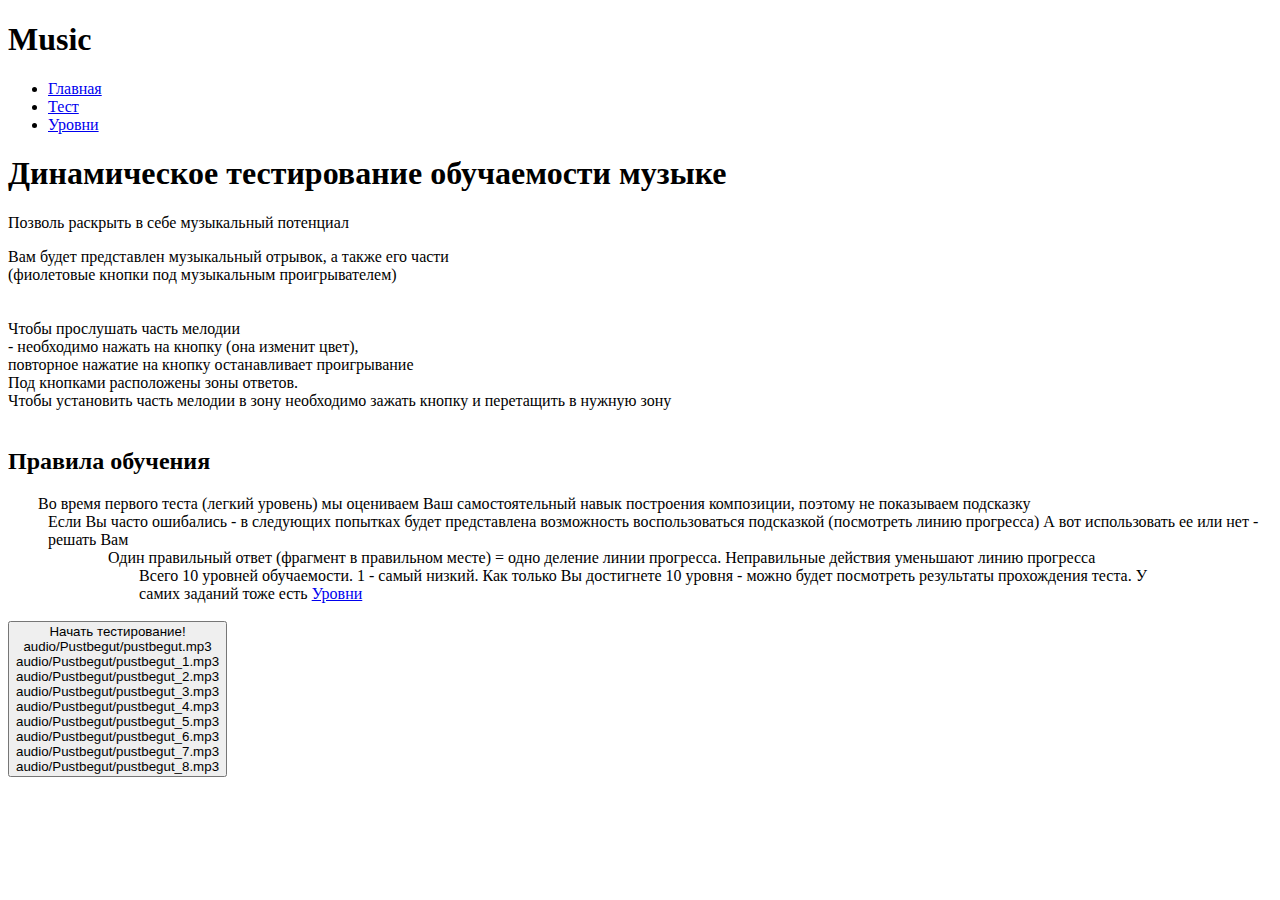
==== index.html @ af48b31d "Add files via upload" ====
<!doctype html>
<html lang="en">
  <head>
    <meta charset="utf-8">
    <meta name="viewport" content="width=device-width, initial-scale=1">
    <title>Music test</title>
    <link href="https://cdn.jsdelivr.net/npm/bootstrap@5.3.0-alpha3/dist/css/bootstrap.min.css" rel="stylesheet" integrity="sha384-KK94CHFLLe+nY2dmCWGMq91rCGa5gtU4mk92HdvYe+M/SXH301p5ILy+dN9+nJOZ" crossorigin="anonymous">
    <link rel="icon" href="favicon.ico" type="image/x-icon">
    <link rel="stylesheet" href="css/style.css">
    <link rel="preconnect" href="https://fonts.googleapis.com">
    <link rel="preconnect" href="https://fonts.gstatic.com" crossorigin>
    <link href="https://fonts.googleapis.com/css2?family=Bellota+Text:ital,wght@0,300;0,400;0,700;1,300;1,400;1,700&family=Yanone+Kaffeesatz:wght@300&display=swap" rel="stylesheet">
    <script src="https://ajax.googleapis.com/ajax/libs/jquery/3.3.1/jquery.min.js"></script>
</head>
  <body>
    <header class="container-fluid">
        <div class="container">
            <div class="row">
                <div class="col-4">
                    <h1>Music</h1>
                </div>
                <nav class="col-8">
                    <ul>
                        <li><a href="index.html">Главная</a></li>
                        <li><a href="test.html">Тест</a></li>
                        <li><a href="levels.html">Уровни</a></li>
                    </ul>
                </nav>
            </div>
        </div>
    </header>
    <div class="index-wrapper">
        
        <div class ="intro">
            <h1 class ="px-4">Динамическое тестирование обучаемости музыке</h1>
            <p>Позволь раскрыть в себе музыкальный потенциал</p>
        </div>

        <main class="index-main">
            <div class ="index-main-training">
                <div class ="row">
                    <div class ="training-text col">Вам будет представлен музыкальный отрывок, а также его части <br>(фиолетовые кнопки под музыкальным проигрывателем)</div>
                    <div class ="training-img col">
                        <img src="/img/training_1.png" alt="">
                    </div>
                </div>
                <div class ="row">
                    <div class ="training-img col">
                        <img class ="gif" src="/img/training_21.gif" alt="">   
                    </div>
                    <div class ="training-text  col">Чтобы прослушать часть мелодии <br>- необходимо нажать на кнопку (она изменит цвет), <br>повторное нажатие на кнопку останавливает проигрывание</div>
                </div>
                <div class ="row">
                    <div class ="training-text col">Под кнопками расположены зоны ответов.<br> Чтобы установить часть мелодии в зону необходимо зажать кнопку и перетащить в нужную зону</div>
                    <div class ="training-img col">
                        <img src="/img/training_31.gif" alt="">
                    </div>
                </div>          
            </div>

            <div class="index-main-rules">
                <div class="trapeze"></div>
                <div class="trapeze"></div>
                <div class="rules-info">
                    <h2 class ="rules-title text-center">Правила обучения</h2>

                    <div class ="rules-text row" style="padding-left: 30px;">
                        Во время первого теста (легкий уровень) мы оцениваем Ваш самостоятельный 
                        навык построения композиции, поэтому не показываем подсказку
                    </div>
                    <div class ="rules-text row" style="padding-left: 40px;">
                        Если Вы часто ошибались - в следующих попытках будет представлена возможность воспользоваться 
                        подсказкой (посмотреть линию прогресса) А вот использовать ее или нет - решать Вам
                    </div>
                    <div class ="rules-text row" style="padding-left: 100px; padding-right: 50px;">
                        Один правильный ответ (фрагмент в правильном месте) = одно деление линии прогресса. 
                        Неправильные действия уменьшают линию прогресса
                    </div>
                    <div class ="rules-text row" style="padding-left: 131px; padding-right: 108px;">
                        Всего 10 уровней обучаемости. 1 - самый низкий. Как только Вы достигнете 10 уровня 
                        - можно будет посмотреть результаты прохождения теста. У самих заданий тоже есть <a class="rules-link" href="levels.html">Уровни</a>
                    </div>
                </div>
            </div>

            <div class ="rules-info-gif row">
                <img class ="rules-gif" src="/img/rules.gif" alt="">
            </div>

            <button class ="level__button" id ="start" onclick="document.location='test.html'">
                Начать тестирование!
                <div class = "title hidden">audio/Pustbegut/pustbegut.mp3</div>
                <div class = "hidden">audio/Pustbegut/pustbegut_1.mp3</div>
                <div class = "hidden">audio/Pustbegut/pustbegut_2.mp3</div>
                <div class = "hidden">audio/Pustbegut/pustbegut_3.mp3</div>
                <div class = "hidden">audio/Pustbegut/pustbegut_4.mp3</div>
                <div class = "hidden">audio/Pustbegut/pustbegut_5.mp3</div>
                <div class = "hidden">audio/Pustbegut/pustbegut_6.mp3</div>
                <div class = "hidden">audio/Pustbegut/pustbegut_7.mp3</div>
                <div class = "hidden">audio/Pustbegut/pustbegut_8.mp3</div>
            </button>    
        </main>
     </div>
     <script src="js/play.js"></script>
     <script src="js/savemusiclist.js"></script>
     <script type = "module" src="js/drop.js"></script>
</body>
</html>
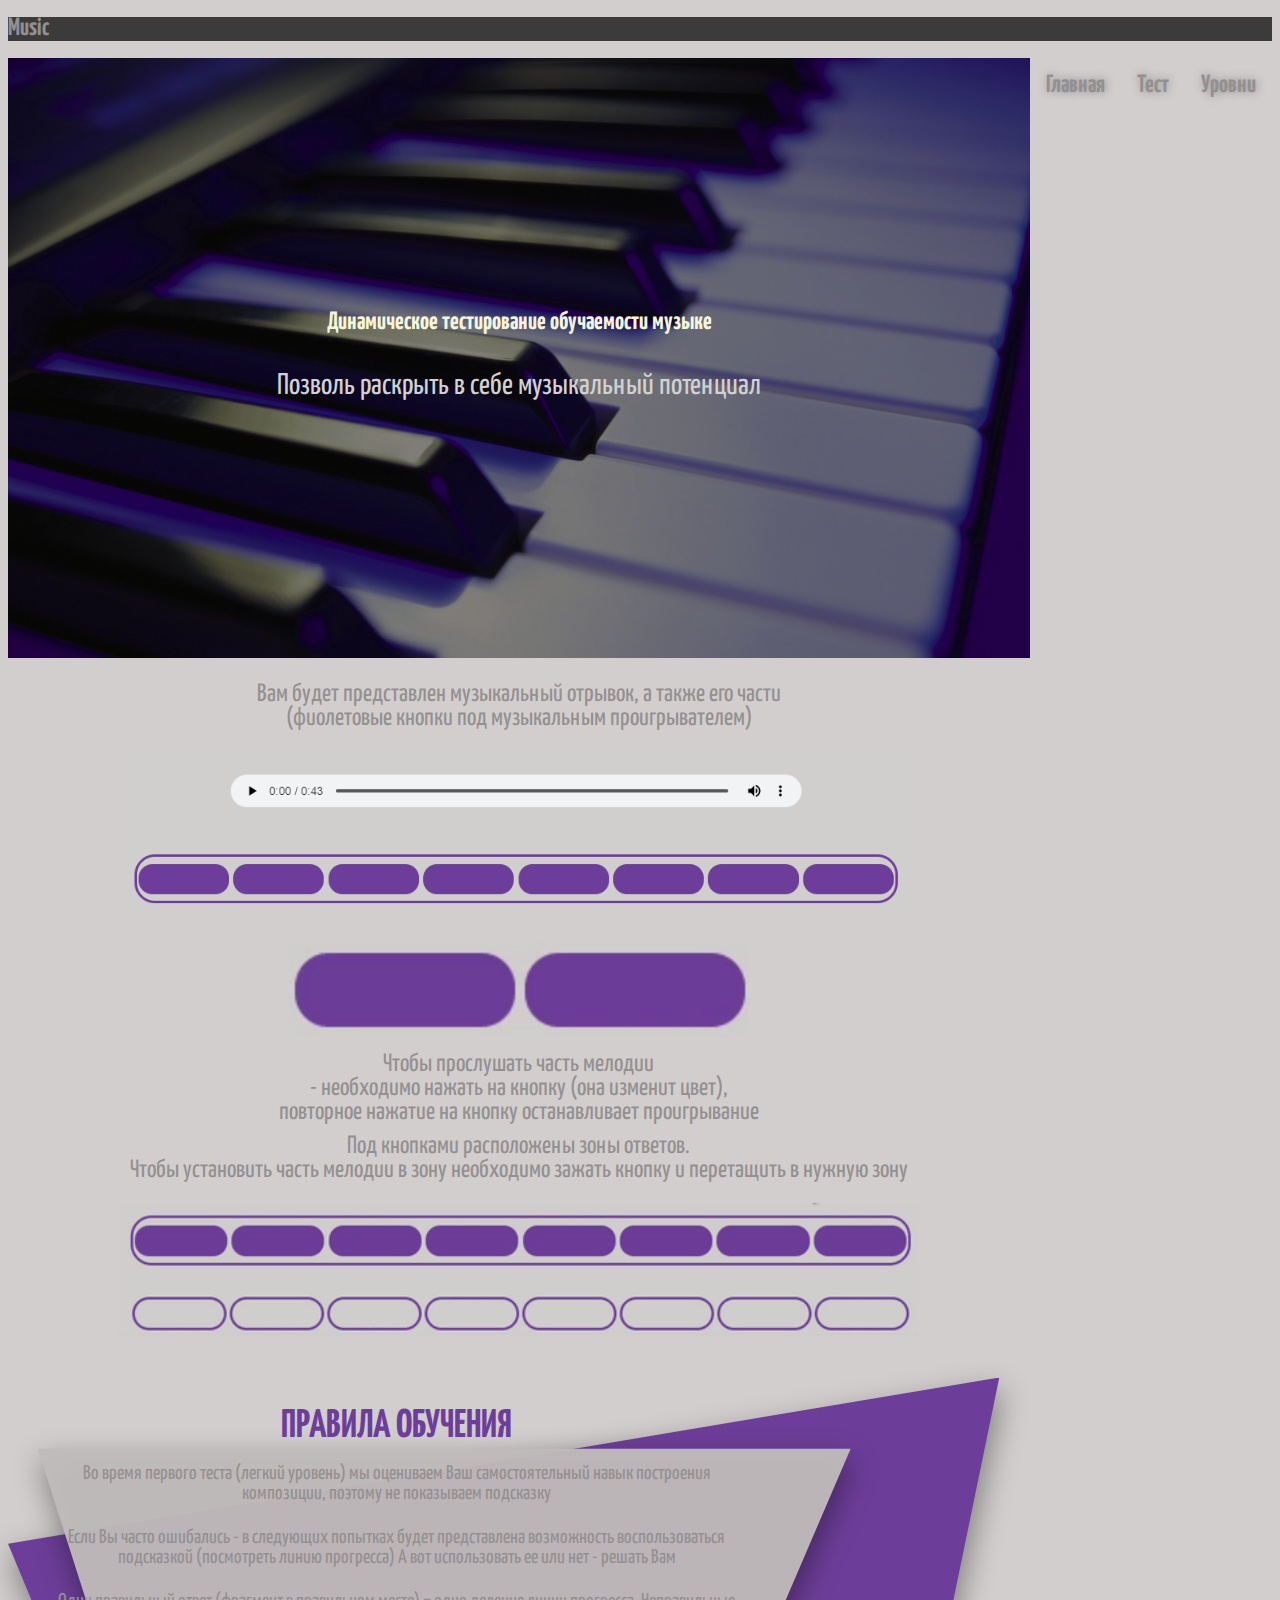
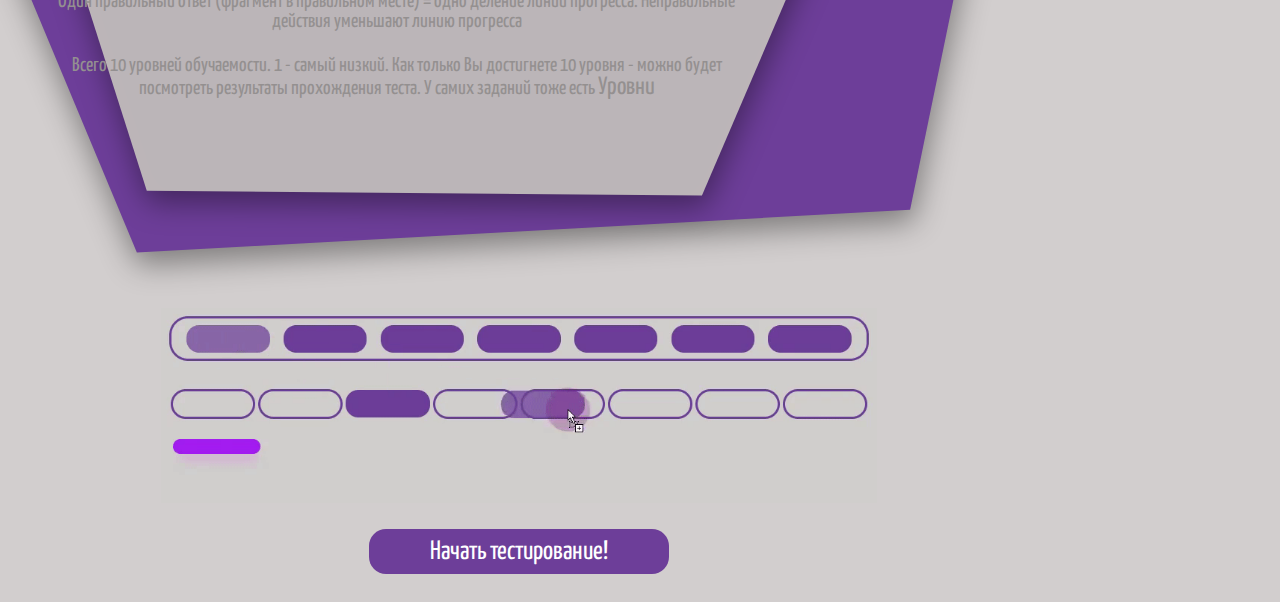
==== commit 1b1f4d61: "adaprive for phone" ====
--- a/index.html
+++ b/index.html
@@ -41,19 +41,19 @@
                 <div class ="row">
                     <div class ="training-text col">Вам будет представлен музыкальный отрывок, а также его части <br>(фиолетовые кнопки под музыкальным проигрывателем)</div>
                     <div class ="training-img col">
-                        <img src="/img/training_1.png" alt="">
+                        <img src="./img/training_1.png" alt="">
                     </div>
                 </div>
                 <div class ="row">
                     <div class ="training-img col">
-                        <img class ="gif" src="/img/training_21.gif" alt="">   
+                        <img class ="gif" src="./img/training_21.gif" alt="">   
                     </div>
                     <div class ="training-text  col">Чтобы прослушать часть мелодии <br>- необходимо нажать на кнопку (она изменит цвет), <br>повторное нажатие на кнопку останавливает проигрывание</div>
                 </div>
                 <div class ="row">
                     <div class ="training-text col">Под кнопками расположены зоны ответов.<br> Чтобы установить часть мелодии в зону необходимо зажать кнопку и перетащить в нужную зону</div>
                     <div class ="training-img col">
-                        <img src="/img/training_31.gif" alt="">
+                        <img src="./img/training_31.gif" alt="">
                     </div>
                 </div>          
             </div>
@@ -64,19 +64,19 @@
                 <div class="rules-info">
                     <h2 class ="rules-title text-center">Правила обучения</h2>
 
-                    <div class ="rules-text row" style="padding-left: 30px;">
+                    <div class ="rules-text row">
                         Во время первого теста (легкий уровень) мы оцениваем Ваш самостоятельный 
                         навык построения композиции, поэтому не показываем подсказку
                     </div>
-                    <div class ="rules-text row" style="padding-left: 40px;">
+                    <div class ="rules-text row">
                         Если Вы часто ошибались - в следующих попытках будет представлена возможность воспользоваться 
                         подсказкой (посмотреть линию прогресса) А вот использовать ее или нет - решать Вам
                     </div>
-                    <div class ="rules-text row" style="padding-left: 100px; padding-right: 50px;">
+                    <div class ="rules-text row">
                         Один правильный ответ (фрагмент в правильном месте) = одно деление линии прогресса. 
                         Неправильные действия уменьшают линию прогресса
                     </div>
-                    <div class ="rules-text row" style="padding-left: 131px; padding-right: 108px;">
+                    <div class ="rules-text row">
                         Всего 10 уровней обучаемости. 1 - самый низкий. Как только Вы достигнете 10 уровня 
                         - можно будет посмотреть результаты прохождения теста. У самих заданий тоже есть <a class="rules-link" href="levels.html">Уровни</a>
                     </div>
@@ -84,20 +84,20 @@
             </div>
 
             <div class ="rules-info-gif row">
-                <img class ="rules-gif" src="/img/rules.gif" alt="">
+                <img class ="rules-gif" src="./img/rules.gif" alt="">
             </div>
 
             <button class ="level__button" id ="start" onclick="document.location='test.html'">
                 Начать тестирование!
-                <div class = "title hidden">audio/Pustbegut/pustbegut.mp3</div>
-                <div class = "hidden">audio/Pustbegut/pustbegut_1.mp3</div>
-                <div class = "hidden">audio/Pustbegut/pustbegut_2.mp3</div>
-                <div class = "hidden">audio/Pustbegut/pustbegut_3.mp3</div>
-                <div class = "hidden">audio/Pustbegut/pustbegut_4.mp3</div>
-                <div class = "hidden">audio/Pustbegut/pustbegut_5.mp3</div>
-                <div class = "hidden">audio/Pustbegut/pustbegut_6.mp3</div>
-                <div class = "hidden">audio/Pustbegut/pustbegut_7.mp3</div>
-                <div class = "hidden">audio/Pustbegut/pustbegut_8.mp3</div>
+                <div class = "title hidden">./audio/Pustbegut/pustbegut.mp3</div>
+                <div class = "hidden">./audio/Pustbegut/pustbegut_1.mp3</div>
+                <div class = "hidden">./audio/Pustbegut/pustbegut_2.mp3</div>
+                <div class = "hidden">./audio/Pustbegut/pustbegut_3.mp3</div>
+                <div class = "hidden">./audio/Pustbegut/pustbegut_4.mp3</div>
+                <div class = "hidden">./audio/Pustbegut/pustbegut_5.mp3</div>
+                <div class = "hidden">./audio/Pustbegut/pustbegut_6.mp3</div>
+                <div class = "hidden">./audio/Pustbegut/pustbegut_7.mp3</div>
+                <div class = "hidden">./audio/Pustbegut/pustbegut_8.mp3</div>
             </button>    
         </main>
      </div>
--- a/css/style.css
+++ b/css/style.css
@@ -0,0 +1,727 @@
+* {
+    font-family: 'Bellota Text', cursive;
+    font-family: 'Yanone Kaffeesatz', sans-serif;
+    font-size: 25px;
+}
+
+html, h1, h2, h3, h4, h5, h6 {
+    color: #949090;
+}
+
+body {
+    background: #c0bbbbb7;
+}
+
+a {
+    text-decoration: none;
+    color: inherit;
+    font-size: 25px;
+}
+
+/* HEADER */
+
+header {
+    background: #000000b6;
+}
+
+header ul {
+    margin: 0px;
+    padding: 0px;
+    list-style-type: none;
+    float: right;
+}
+
+header ul li {
+    float: left;
+    position: relative;
+    padding: 16px;
+}
+
+header ul li a{
+    font-weight:700;
+    color: #949090;
+    text-shadow: 1px 0 10px #918f92;
+}
+
+header ul li a:hover {
+    transition: 0.3s;
+    color: beige;
+    text-shadow: 1px 0 10px #ffffff;
+}
+
+
+/* Стили TEST*/
+
+.test-wrapper{
+    height: 100%;
+    display: flex;  
+    justify-content: center;
+}
+
+.test-main{
+    display: flex;
+    flex-direction: column;
+    text-align: center;
+    width: 70%;
+}
+
+.quiz-frame{
+   border: 0;
+   box-shadow: 0 0 10px rgba(0,0,0,0.5);
+}
+ 
+.quiz__head{
+   font-size: 20pt;
+   margin: 10px;
+   position: relative;
+}
+ 
+audio{
+    width: 70%;
+    height: 40px;
+    position: inherit;
+    margin: 10px;
+}
+
+.head__content{
+    margin: 10px;
+    padding: 5px;
+    position: relative;   
+    font-size: 30px;
+}
+
+.quiz__body{
+    margin: 10px;
+    display: flex;
+    flex-direction: column;
+}
+
+.buttons{
+    margin: 0px auto;
+    width: 100%;
+}
+
+.buttons__content{
+    border-style: solid;
+    border-color: #6d3e99;
+    border-radius: 25px;
+    width: 100%;
+    height: 60px;
+    display: inline-flex;
+    align-items: center;
+    justify-content: space-evenly;
+    flex-wrap: wrap;
+    margin: 5px auto;
+    padding: 2px;
+    cursor: pointer;
+}
+
+.button{
+   border: 0;
+   border-radius: 17px;
+   background: #6d3e99;
+   color: #fff;
+   width: 12%;
+   height: 37px;
+   font-size: 15pt;
+   display: inline-block;
+   cursor: pointer;
+}
+
+.button--active{
+    opacity: 0.7;
+    transition: 0.5ms;
+}
+
+.answers{
+    margin: 10px auto;
+    width: 100%;
+    height: 45px;
+    display: flex;
+    flex-direction:column;
+    justify-content: center;
+    align-items: center;
+    flex-wrap: wrap;
+}
+
+.answer{
+    border-style: solid;
+    border-color: #6d3e99;
+    border-radius: 26px;
+    width: 12%;
+    height: 40px;
+    display: inline-block;
+    cursor: pointer;
+}
+
+.full{
+    display: contents;
+}
+
+.quiz__footer{
+    position: inherit;
+    bottom: 0;
+    display: block;
+    width: 100%;
+    flex-flow: column nowrap;
+    justify-content: center;
+    align-items: center;
+ }
+  
+.footer__content{
+    margin: 5px;
+    padding: 10px;
+}
+
+#show{
+    border: 0;
+    border-radius: 17px;
+    background: #6d3e99;
+    color: #fff;
+    width: 110px;
+    height: 45px;
+    font-size: 15pt;
+    cursor: pointer;
+    margin: 10px;
+    text-align: center;
+    display: none;
+}
+
+#progressbar{
+    width: 0;
+    max-width: 100%;
+    height: 20px;
+    background: #a41df2;
+    box-shadow: 2px 14px 15px -7px rgba(243, 30, 250, 0.36);
+    border-radius: 50px;
+    transition: all 0.5s;
+    display: none;
+}
+
+#results{
+    font-size: 20pt;
+    margin: 10px;
+    position: relative;
+}
+
+.test-main__button{
+    border: 0;
+    border-radius: 17px;
+    background: #6d3e99;
+    color: #fff;
+    width: 200px;
+    height: 45px;
+    font-size: 15pt;
+    cursor: pointer;
+    margin: 10px;
+    text-align: center;
+    display: none;
+}
+
+.row{
+    width: 100%;
+    justify-content: center;
+    align-items: center;
+}
+
+/* Стили INDEX*/
+
+.intro{
+    display: flex;
+    justify-content: center;
+    align-items: center;
+    flex-direction: column; 
+    width: 100%;
+    height: 600px;
+    background: linear-gradient(to bottom, rgba(0, 0, 0, 0.5) 0%, rgba(0, 0, 0, 0.5) 100%), url("../img/piano.jpg");
+    background-size: cover;
+    background-position: center;
+    background-repeat: no-repeat;
+}
+
+.intro h1{
+    color: beige;
+}
+
+.intro p{
+    font-size: 30px;
+    color: #d1d1d1;
+    margin: 20px 0;
+}
+
+.index-wrapper{
+    height: 100%;
+    display: flex;  
+    justify-content: center;
+    flex-direction: column; 
+}
+
+.index-main{
+    display: flex;
+    flex-direction: column;
+    text-align: center;
+    justify-content: space-between;
+    align-items: center;
+}
+
+.index-main__button{
+    border: 0;
+    border-radius: 17px;
+    background: #6d3e99;
+    color: #fff;
+    width: 200px;
+    height: 45px;
+    font-size: 25px;
+    cursor: pointer;
+    margin: 20px;
+    text-align: center;
+    display: block;
+}
+
+.index-main-training{
+    display: flex;
+    flex-direction: column;
+    justify-content: space-around;
+    align-items: center;
+    width: 90%;
+    height: 670px;
+    margin: 15px;
+}
+
+.training-text{
+    font-size: 100%;
+    padding-top: 10px;
+}
+
+.training-img{
+    padding-top: 10px;
+}
+
+img{
+    width: 87%;
+    padding-top: 10px;
+}
+
+.gif{
+    width: 50%;
+}
+
+.rules-gif{
+    width: 70%;
+}
+
+/* Обертка для правил*/
+
+.index-main-rules{
+    display: flex;
+    flex-direction: column;
+    width: 100%;
+    height: 500px;
+    position: relative;
+    margin: 20px;
+}
+
+.trapeze{
+    width: 97%;
+    height: 95%;
+}
+
+.index-main-rules .trapeze, 
+.index-main-rules .trapeze:after {
+    position: absolute;
+    top: 0;
+    right: 0;
+    bottom: 0;
+    left: 0;
+}
+
+.index-main-rules .trapeze, 
+.index-main-rules .trapeze:nth-child(2) {
+    filter: drop-shadow(2px 12px 15px rgba(0, 0, 0, 0.4));
+}
+
+.index-main-rules .trapeze:after{
+    background: #6d3e99;
+    clip-path: polygon(100% 0, 91% 91%, 13% 100%, 0 35%);
+    content: "";
+    transition: all .3s;
+}
+
+.index-main-rules .trapeze:nth-child(2):after {
+    clip-path: polygon(3% 15%, 85% 15%, 70% 88%, 14% 87%);
+    background: #c0bbbbf6;
+}
+
+.index-main-rules:hover .trapeze:nth-child(1):after {
+    transform: rotate(3deg);
+}
+
+.index-main-rules .rules-info {
+    position: relative;
+    display: flex;
+    flex-direction: column;
+    justify-content: flex-start;
+    text-align: center;
+    height: 100%;
+    z-index: 1;
+    margin: 23px 295px 0 50px;
+}
+
+.index-main-rules .rules-info h2 {  
+    text-transform: uppercase;
+    color: #6d3e99;
+    font-weight: bold;
+    font-size: 40px; 
+    margin: 6px;
+}
+
+.index-main-rules .rules-info .rules-text { 
+    font-size: 20px; 
+    margin: 12px 0;
+}
+
+.rules-link{
+    animation: neon-1 .5s ease-in-out infinite alternate;
+    display: contents;
+}
+
+/* Стили для LEVELS*/
+
+.index-main__levels{
+    display: flex;
+    flex-direction: column;
+    justify-content: space-around;
+    align-items: center;
+    width: 90%;
+    margin: 15px;
+}
+
+.level__button{
+    border: 0;
+    border-radius: 17px;
+    background: #6d3e99;
+    color: #fff;
+    width: 50%;
+    height: 30px;
+    cursor: pointer;
+}
+
+/* Всплывающее окно с результатами */
+
+.modal{
+    display: inline-block;
+    flex-direction: column;
+    justify-content: flex-start;
+    gap: 0.4rem;
+    width: 65%;
+    padding: 1.3rem;
+    max-height: 100%;
+    min-height: 250px;
+    position: absolute;
+    right: 0;
+    left: 0;
+    top: 0;
+    bottom: 0;
+    margin: auto;
+    background-color: #edede2;
+    border: 1px solid #ddd;
+    border-radius: 15px;
+}
+
+.modal .flex{
+    display: flex;
+    align-items: center;
+    justify-content: flex-end;
+}
+
+.modal p{
+    font-size: 0.9rem;
+    color: #777;
+    margin: 0.4rem 0 0.2rem;
+}
+
+.btn-close{
+    background: #807c7cf1;
+    border-radius: 50%;
+    font-size: 25px;
+}
+
+.overlay{
+    position: fixed;
+    top: 0;
+    bottom: 0;
+    left: 0;
+    right: 0;
+    width: 100%;
+    height: 100%;
+    background: rgba(0, 0, 0, 0.5);
+    backdrop-filter: blur(3px);
+    z-index: 1;
+}
+
+.modal{
+    z-index: 2;
+}
+
+.hidden{
+    display: none;
+}
+
+#start{
+    border: 0;
+    border-radius: 17px;
+    background: #6d3e99;
+    color: #fff;
+    width: 300px;
+    height: 45px;
+    font-size: 20pt;
+    cursor: pointer;
+    margin: 20px;
+}
+
+
+
+
+
+
+@media (max-width: 1210px) {
+
+    .modal{
+        padding: 15px;
+    }
+    .results__wrapper .row{
+        --bs-gutter-x: 0.5rem;
+    }
+    .results__wrapper .row .col,
+    .btn-close,
+    .index-main-rules .rules-info h3{
+        font-size: 20px;
+    }
+    .index-main-rules .rules-info {
+        margin: 18px 214px 0 24px;
+    }
+    .level__button,
+    .index-main-rules .rules-info .rules-text{  
+        font-size: 17px; 
+    }
+    .rules-info .rules-text:nth-child(2){
+        padding-left: 30px;
+    }
+    .rules-info .rules-text:nth-child(3){
+        padding-left: 40px;
+    }
+    .rules-info .rules-text:nth-child(4){
+        padding-left: 100px;
+        padding-right: 50px;
+    }
+    .rules-info .rules-text:nth-child(5){
+        padding-left: 131px; 
+        padding-right: 108px;
+    }
+
+}
+@media (max-width: 768px) {
+    
+    *{
+        font-size: 15px;
+    }    
+    .container .row{
+        flex-wrap: nowrap
+    }
+    header, header .container, .container .row, .container .row .col{
+        height: 30px;
+    }
+
+    h1{
+        font-size: x-large;
+        margin-top: 13px;
+    }
+    a{
+        font-size: 20px;
+    }
+    .head__content{
+        font-size: 17px;
+    }
+    .test-main{
+        width: 75%;
+    }
+    .modal{
+        padding: 15px;
+    }
+    .results__wrapper .row .col,
+    .btn-close, 
+    .training-text{
+        font-size: 16px;
+    }
+    .index-main-rules .rules-info {
+        margin: 25px 170px 0 10px;
+    }
+    .index-main-rules .rules-info h3,
+    .intro p{  
+        font-size: 16px; 
+    }
+    .index-main-rules .rules-info .rules-text { 
+        font-size: 13px; 
+    }
+    audio{
+        height: 25px;
+    }
+    .buttons, 
+    .answers{
+        width: 80%;
+    }
+    .buttons__content{
+        width: 100%;
+        height: 40px;
+    }
+    .button, 
+    .answer{
+        width: 12%;
+        height: 24px;
+    }
+}
+
+@media (max-width: 425px) {
+    
+    *{
+        font-size: 14px;
+    }    
+    .container .row{
+        flex-wrap: nowrap
+    }
+    header, header .container, .container .row, .container .row .col{
+        height: 30px;
+    }
+    h1{
+        font-size: x-large;
+        margin-top: 13px;
+    }
+    a{
+        font-size: 14px;
+    }
+    .col-8{
+        width: 76%;
+    }
+    .head__content{
+        font-size: 17px;
+    }
+    .test-main{
+        width: 100%;
+    }
+    .modal{
+        padding: 8px;
+        width: 90%;
+    }
+    .results__wrapper .row .col,
+    .btn-close, 
+    .training-text{
+        font-size: 10px;
+    }
+    .index-main-rules{
+        margin-top: 20px;
+    }
+    .index-main-rules .rules-info {
+        margin: 0px 10px 0 10px;
+        justify-content: center;
+    }
+    .index-main-rules .rules-info h3,
+    .intro p{  
+        font-size: 16px; 
+    }
+    .index-main-rules .rules-info .rules-text { 
+        font-size: 13px; 
+    }
+    audio{
+        height: 25px;
+    }
+    .buttons, 
+    .answers{
+        width: 93%;
+    }
+    .buttons__content{
+        width: 100%;
+        height: 40px;
+    }
+    .button, 
+    .answer{
+        width: 12%;
+        height: 23px;
+    }
+    .intro{
+        text-align: center;
+    }
+    .index-main-training .row{
+        flex-direction: column;
+    }
+    .index-main-rules .rules-info .rules-text,
+    .index-main__levels .row .row .col{
+        padding-left: 0px;
+        padding-right: 0px;
+    }
+    .trapeze{
+        display: none;
+    }
+    audio{
+        width: 96%;
+    }
+    .index-main__levels{
+        margin: 25px;
+    }
+    .level__button{
+        width: 85%;
+        font-size: 15px;
+    }
+    .index-main__levels .row{
+        margin: 3px;
+        --bs-gutter-x: -0.5rem;
+    }
+}
+
+
+@keyframes neon-1 {
+    from {
+        text-shadow: 0 0 6px rgba(146, 107, 170, 0.92), 0 0 30px rgba(222, 202, 228, 0.34), 0 0 12px rgba(242, 191, 255, 0.52), 0 0 21px rgba(226, 191, 255, 0.92), 0 0 34px rgba(235, 191, 255, 0.78), 0 0 54px rgba(221, 191, 255, 0.92);
+    }
+    to {
+        text-shadow: 0 0 6px rgba(202, 228, 225, 0.98), 0 0 30px rgba(242, 191, 255, 0.52), 0 0 12px rgba(226, 191, 255, 0.92), 0 0 22px rgba(235, 191, 255, 0.78), 0 0 38px rgba(221, 191, 255, 0.92), 0 0 60px #FFF;
+    }
+}
+
+
+
+
+
+
+audio::-webkit-media-controls,
+video::-webkit-media-controls {
+    width: inherit;
+    height: inherit;
+    position: relative;
+    direction: ltr;
+    display: flex;
+    flex-direction: column;
+    justify-content: flex-end;
+    align-items: center;
+}
+audio::-webkit-media-controls-enclosure, video::-webkit-media-controls-enclosure {
+    width: 100%;
+    max-width: 800px;
+    height: 30px;
+    flex-shrink: 0;
+    bottom: 0;
+    text-indent: 0;
+    padding: 0;
+    box-sizing: border-box;
+}
+body::-webkit-scrollbar {
+    width: 12px;
+  }
+  
+body::-webkit-scrollbar-track {
+    background: rgb(41, 40, 40);        
+}
+  
+body::-webkit-scrollbar-thumb {
+    background-color:#5c5b5b;    
+    border-radius: 20px;       
+}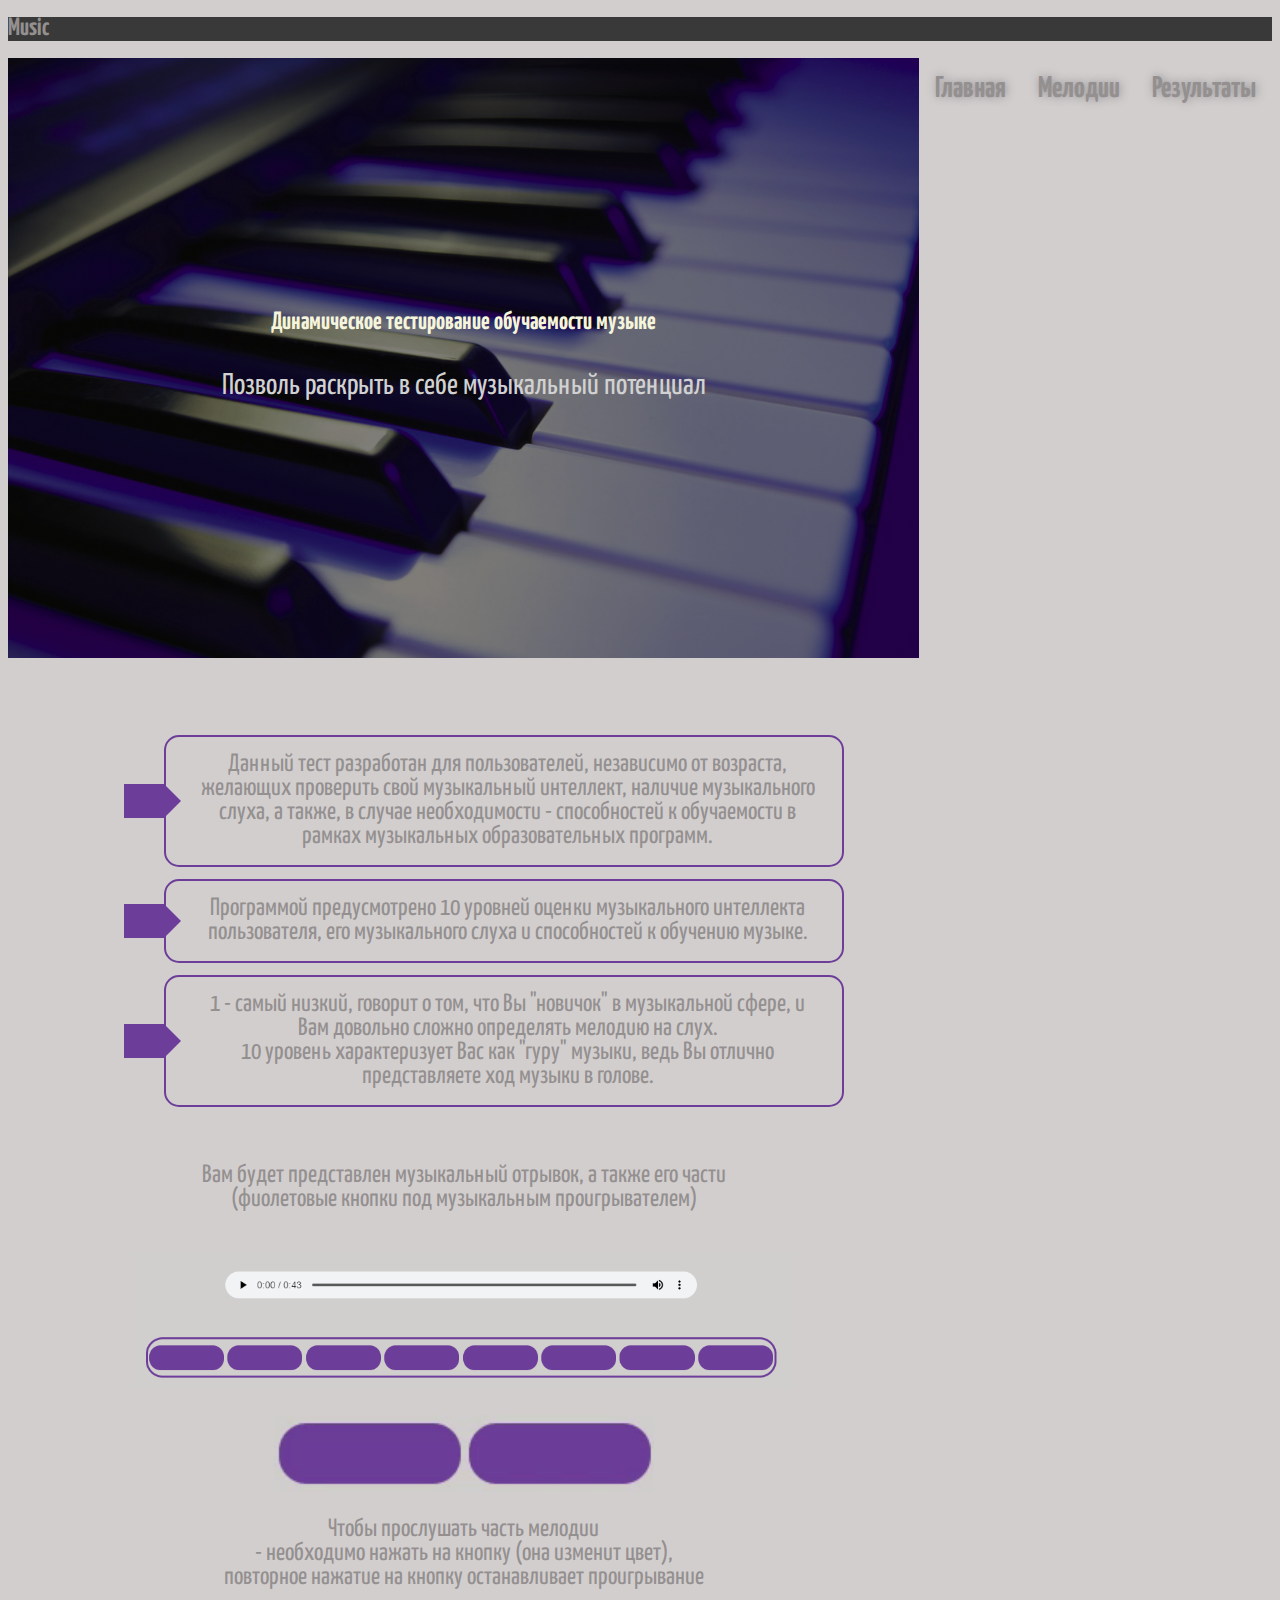
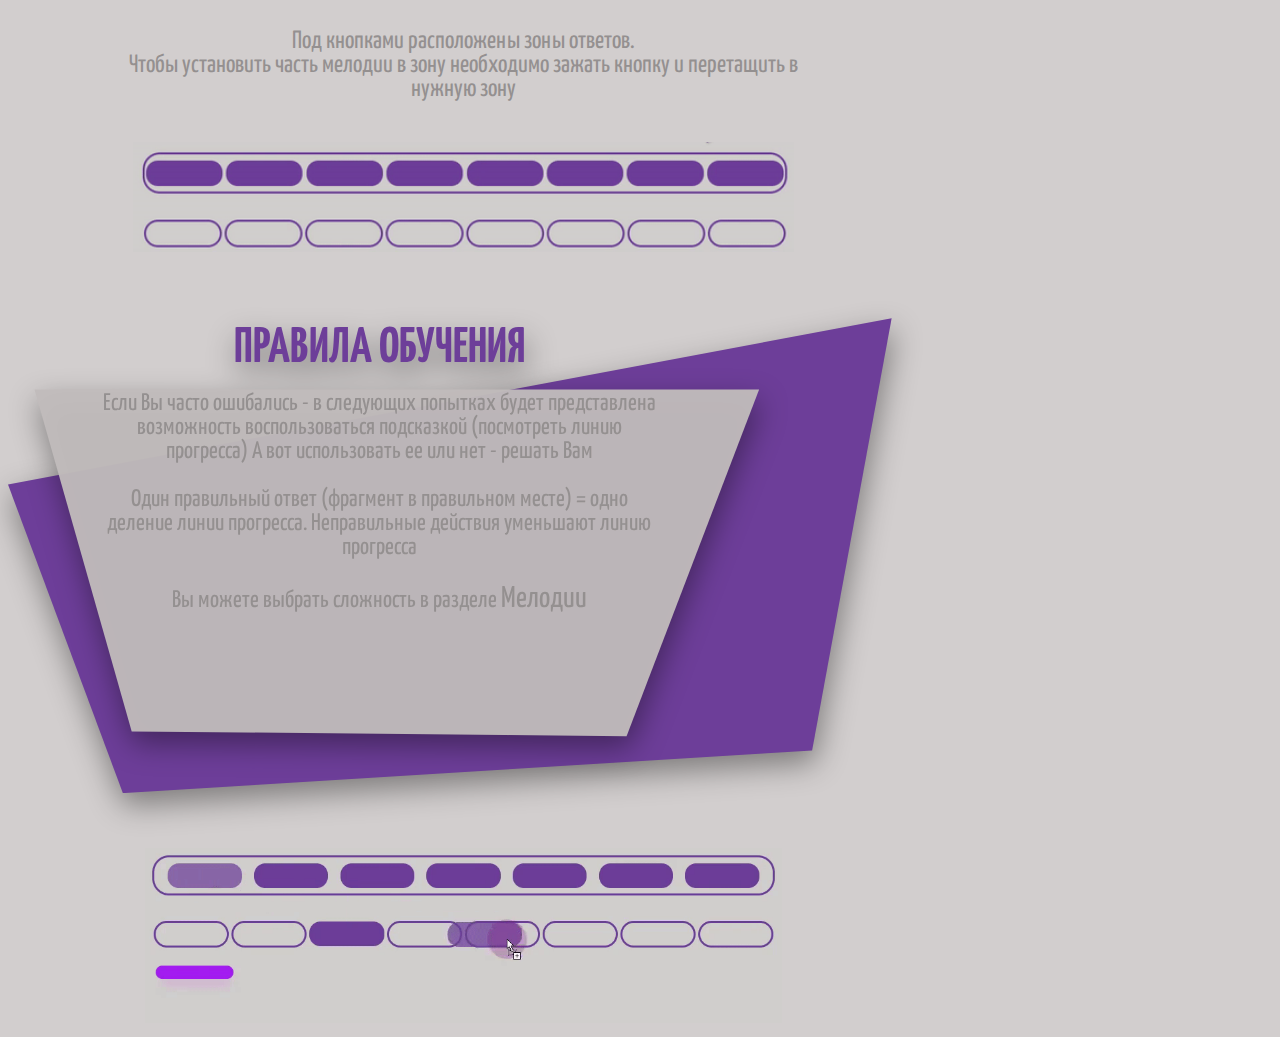
==== commit 541afb27: "Масштабные обновления" ====
--- a/index.html
+++ b/index.html
@@ -22,8 +22,8 @@
                 <nav class="col-8">
                     <ul>
                         <li><a href="index.html">Главная</a></li>
-                        <li><a href="test.html">Тест</a></li>
-                        <li><a href="levels.html">Уровни</a></li>
+                        <li><a href="levels.html">Мелодии</a></li>
+                        <li><a href="resultpage.html">Результаты</a></li>
                     </ul>
                 </nav>
             </div>
@@ -37,7 +37,28 @@
         </div>
 
         <main class="index-main">
+
             <div class ="index-main-training">
+
+                <div class ="row">
+                    <ul class="training-info">
+                        <li>
+                            Данный тест разработан для пользователей, независимо от возраста, желающих проверить
+                             свой музыкальный интеллект, наличие музыкального слуха, а также, в случае необходимости
+                             - способностей к обучаемости в рамках музыкальных образовательных программ. 
+                        </li>
+                        <li>
+                            Программой предусмотрено 10 уровней оценки музыкального интеллекта пользователя,
+                            его музыкального слуха и способностей к обучению музыке. 
+                        </li>
+                        <li>
+                            1 - самый низкий, говорит о том, что Вы "новичок" в музыкальной сфере, и Вам довольно
+                            сложно определять мелодию на слух. <br>10 уровень характеризует Вас как "гуру" музыки, 
+                            ведь Вы отлично представляете ход музыки в голове.
+                        </li>
+                    </ul>
+                </div>
+
                 <div class ="row">
                     <div class ="training-text col">Вам будет представлен музыкальный отрывок, а также его части <br>(фиолетовые кнопки под музыкальным проигрывателем)</div>
                     <div class ="training-img col">
@@ -48,7 +69,7 @@
                     <div class ="training-img col">
                         <img class ="gif" src="./img/training_21.gif" alt="">   
                     </div>
-                    <div class ="training-text  col">Чтобы прослушать часть мелодии <br>- необходимо нажать на кнопку (она изменит цвет), <br>повторное нажатие на кнопку останавливает проигрывание</div>
+                    <div class ="training-text col">Чтобы прослушать часть мелодии <br>- необходимо нажать на кнопку (она изменит цвет), <br>повторное нажатие на кнопку останавливает проигрывание</div>
                 </div>
                 <div class ="row">
                     <div class ="training-text col">Под кнопками расположены зоны ответов.<br> Чтобы установить часть мелодии в зону необходимо зажать кнопку и перетащить в нужную зону</div>
@@ -60,49 +81,33 @@
 
             <div class="index-main-rules">
                 <div class="trapeze"></div>
-                <div class="trapeze"></div>
-                <div class="rules-info">
-                    <h2 class ="rules-title text-center">Правила обучения</h2>
-
-                    <div class ="rules-text row">
-                        Во время первого теста (легкий уровень) мы оцениваем Ваш самостоятельный 
-                        навык построения композиции, поэтому не показываем подсказку
-                    </div>
-                    <div class ="rules-text row">
-                        Если Вы часто ошибались - в следующих попытках будет представлена возможность воспользоваться 
-                        подсказкой (посмотреть линию прогресса) А вот использовать ее или нет - решать Вам
-                    </div>
-                    <div class ="rules-text row">
-                        Один правильный ответ (фрагмент в правильном месте) = одно деление линии прогресса. 
-                        Неправильные действия уменьшают линию прогресса
-                    </div>
-                    <div class ="rules-text row">
-                        Всего 10 уровней обучаемости. 1 - самый низкий. Как только Вы достигнете 10 уровня 
-                        - можно будет посмотреть результаты прохождения теста. У самих заданий тоже есть <a class="rules-link" href="levels.html">Уровни</a>
+                <div class="trapeze">
+                    <div class="rules-info">
+                        <h2 class ="rules-title text-center">Правила обучения</h2>
+    
+                        <div class ="rules-text row">
+                            Если Вы часто ошибались - в следующих попытках будет представлена возможность воспользоваться 
+                            подсказкой (посмотреть линию прогресса) А вот использовать ее или нет - решать Вам
+                        </div>
+                        <div class ="rules-text row">
+                            Один правильный ответ (фрагмент в правильном месте) = одно деление линии прогресса. 
+                            Неправильные действия уменьшают линию прогресса
+                        </div>
+                        <div class ="rules-text row">
+                            Вы можете выбрать сложность в разделе <a class="rules-link" href="levels.html">Мелодии</a>
+                        </div>
                     </div>
                 </div>
+                
             </div>
 
             <div class ="rules-info-gif row">
                 <img class ="rules-gif" src="./img/rules.gif" alt="">
-            </div>
-
-            <button class ="level__button" id ="start" onclick="document.location='test.html'">
-                Начать тестирование!
-                <div class = "title hidden">./audio/Pustbegut/pustbegut.mp3</div>
-                <div class = "hidden">./audio/Pustbegut/pustbegut_1.mp3</div>
-                <div class = "hidden">./audio/Pustbegut/pustbegut_2.mp3</div>
-                <div class = "hidden">./audio/Pustbegut/pustbegut_3.mp3</div>
-                <div class = "hidden">./audio/Pustbegut/pustbegut_4.mp3</div>
-                <div class = "hidden">./audio/Pustbegut/pustbegut_5.mp3</div>
-                <div class = "hidden">./audio/Pustbegut/pustbegut_6.mp3</div>
-                <div class = "hidden">./audio/Pustbegut/pustbegut_7.mp3</div>
-                <div class = "hidden">./audio/Pustbegut/pustbegut_8.mp3</div>
-            </button>    
+            </div>   
         </main>
      </div>
      <script src="js/play.js"></script>
      <script src="js/savemusiclist.js"></script>
-     <script type = "module" src="js/drop.js"></script>
+     <script src="js/drop.js"></script>
 </body>
 </html>--- a/css/style.css
+++ b/css/style.css
@@ -21,7 +21,8 @@
 /* HEADER */
 
 header {
-    background: #000000b6;
+    background: #000000b9;
+    top: 0;
 }
 
 header ul {
@@ -41,6 +42,7 @@
     font-weight:700;
     color: #949090;
     text-shadow: 1px 0 10px #918f92;
+    font-size: 30px;
 }
 
 header ul li a:hover {
@@ -94,6 +96,7 @@
     margin: 10px;
     display: flex;
     flex-direction: column;
+    align-items: center;
 }
 
 .buttons{
@@ -226,6 +229,13 @@
 
 /* Стили INDEX*/
 
+.index-wrapper{
+    height: 100%;
+    display: flex;  
+    justify-content: center;
+    flex-direction: column; 
+}
+
 .intro{
     display: flex;
     justify-content: center;
@@ -240,6 +250,7 @@
 }
 
 .intro h1{
+    text-align: center;
     color: beige;
 }
 
@@ -249,13 +260,6 @@
     margin: 20px 0;
 }
 
-.index-wrapper{
-    height: 100%;
-    display: flex;  
-    justify-content: center;
-    flex-direction: column; 
-}
-
 .index-main{
     display: flex;
     flex-direction: column;
@@ -263,6 +267,7 @@
     justify-content: space-between;
     align-items: center;
 }
+
 
 .index-main__button{
     border: 0;
@@ -283,14 +288,90 @@
     flex-direction: column;
     justify-content: space-around;
     align-items: center;
-    width: 90%;
-    height: 670px;
-    margin: 15px;
+    width: 760px;
+    margin-top: 40px;
+    margin-bottom: 40px;
+}
+
+.index-main-training .row{
+    flex-direction: initial;
+}
+
+.training-info{
+    list-style: none;
+    display: inline-block;
+}
+
+.training-info li{
+    border: 2px solid #6d3e99;
+    border-radius: 15px;
+    padding:16px 20px 16px 28px;
+    margin:12px 0 12px 40px;
+    -webkit-transition-duration: 0.3s;
+    transition-duration: 0.3s;
+    display: flex;
+    flex-direction: row;
+    align-items: center;
+    justify-content: center;
+}
+
+.training-info li:hover {
+    background: #f5f0fb67;
+    border: 2px solid #9c74c2;
+}
+
+.training-info li:before {
+    display: block;
+    height: 34px;
+    width:41px;
+    position: absolute;
+    margin-left: -95.6%;
+    content: "";
+    background: #6d3e99;
+    -webkit-transition-duration: 0.2s;
+    transition-duration: 0.2s;
+}
+
+.training-info li:hover:before {
+    width:56px;
+    background: #9c74c2;
+}
+
+.training-info li:after {
+    display: block;
+    position: absolute;
+    margin-left: -85.8%;
+    content: "";
+    height: 0;
+    width: 0;
+    border: 17px solid transparent;
+    border-left-color: #6d3e99;
+    -webkit-transition-duration: 0.2s;
+    transition-duration: 0.2s;
+    
+}
+
+.training-info li:hover:after {
+    margin-left: -83.8%;
+    border-left-color: #9c74c2;
+}
+
+.index-main-training .row{
+    position: relative;
+    flex-direction: column;
+}
+
+.index-main-training .row:after{ 
+    content: " ";
+    background: #333333;
+    width: 100%;
+    height: 2px;
+    margin: 20px 0 20px;
+    position: initial;
 }
 
 .training-text{
-    font-size: 100%;
-    padding-top: 10px;
+    padding: 20px;
 }
 
 .training-img{
@@ -360,29 +441,30 @@
     position: relative;
     display: flex;
     flex-direction: column;
-    justify-content: flex-start;
+    justify-content: center;
     text-align: center;
-    height: 100%;
+    height: fit-content;
     z-index: 1;
-    margin: 23px 295px 0 50px;
+    margin: 0% 26% 0px 10%;
 }
 
 .index-main-rules .rules-info h2 {  
     text-transform: uppercase;
     color: #6d3e99;
     font-weight: bold;
-    font-size: 40px; 
+    font-size: 50px; 
     margin: 6px;
 }
 
 .index-main-rules .rules-info .rules-text { 
-    font-size: 20px; 
+    font-size: 24px; 
     margin: 12px 0;
 }
 
 .rules-link{
     animation: neon-1 .5s ease-in-out infinite alternate;
     display: contents;
+    font-size: 30px;
 }
 
 /* Стили для LEVELS*/
@@ -394,6 +476,18 @@
     align-items: center;
     width: 90%;
     margin: 15px;
+}
+
+/* #middle-level,
+#hard-level,
+#easy-level-second,
+#easy-level-third{
+    display: none;
+} */
+
+.button-wrap{
+    display: flex;
+    justify-content: flex-end;
 }
 
 .level__button{
@@ -404,8 +498,73 @@
     width: 50%;
     height: 30px;
     cursor: pointer;
-}
-
+    font-size: 70%;
+}
+
+.level__button:disabled {
+	color: #000000;
+	cursor: default;
+}
+.level__button:disabled {
+	filter: grayscale(80%);
+	opacity: 0.6;
+}
+
+
+.checkbox-other {
+	display: flex;
+	margin: 0;
+	line-height: 14px;
+	user-select: none;
+	position: relative;
+}
+.checkbox-other input[type=checkbox] {
+	position: absolute;
+	z-index: -1;
+	opacity: 0;
+	display: flex;
+	width: 0;
+	height: 0;
+}
+.checkbox-other span {
+	display: inline-block;
+	position: relative; 
+	padding: 0; 
+	line-height: 14px;    
+}
+.checkbox-other span:before {
+	content: "";
+	display: inline-block;
+	width: 20px;
+	height: 20px;
+	left: 0;
+	top: 0;
+	border: 1px solid #ab61ce;
+	box-shadow: inset 0 0 3px #8a8a8a;
+}
+/* Checked */
+.checkbox-other input[type=checkbox] + span:after {
+	content: "";	
+	opacity: 0;
+	transition: opacity 0.3s ease;
+}
+.checkbox-other input[type=checkbox]:checked + span:after {
+	content: "✓";
+	color: rgb(130, 37, 189);
+	font-size: 30px;
+	font-weight: 900;
+	position: absolute;
+	left: 0;
+	top: -2px;
+	opacity: 1;
+}
+
+/* Disabled */
+.checkbox-other:disabled {
+	color: #666;
+    filter: grayscale(100%);
+	opacity: 0.6;
+}
 /* Всплывающее окно с результатами */
 
 .modal{
@@ -426,6 +585,7 @@
     background-color: #edede2;
     border: 1px solid #ddd;
     border-radius: 15px;
+    z-index: 2;
 }
 
 .modal .flex{
@@ -438,6 +598,25 @@
     font-size: 0.9rem;
     color: #777;
     margin: 0.4rem 0 0.2rem;
+}
+
+.music-level{
+    font-size: 1rem;
+}
+
+.modal .results__wrapper{
+    display: flex;
+    flex-direction: column;
+    flex-wrap: wrap;
+    justify-content: center;
+    align-items: center;
+}
+.modal .results__wrapper .row .col{
+    font-size: 80%;
+    padding: 5px;
+}
+.modal-text{
+    text-align: center;
 }
 
 .btn-close{
@@ -459,15 +638,12 @@
     z-index: 1;
 }
 
-.modal{
-    z-index: 2;
-}
-
 .hidden{
     display: none;
 }
 
-#start{
+#start,
+.saveres{
     border: 0;
     border-radius: 17px;
     background: #6d3e99;
@@ -479,12 +655,139 @@
     margin: 20px;
 }
 
-
-
-
-
-
-@media (max-width: 1210px) {
+/* Страница результатов */
+
+.results-main{
+    display: flex;
+    flex-direction: row;
+    flex-wrap: wrap;
+    align-content: center;
+    align-items: center;
+}
+
+.results-main-canvas{
+    margin-top: 5px;
+    margin-bottom: 5px;
+
+}
+
+
+.canvas{
+    display: block;
+    box-sizing: border-box;
+    height: 300px;
+    width: 600px;
+}
+
+
+
+/* @media (min-width: 1450px) and (max-width: 2560px) {
+
+    *{
+        font-size: 40px;
+    }      
+    header .container{
+        max-width: 100%;
+        margin-left: 0px;
+        margin-right: 0px;
+    }
+    .col-4 {
+        flex: 0 0 auto;
+        width: 20%;
+    }
+    .col-4 h1{
+        font-size: 100px;
+    }
+    header ul li {
+        padding: 25px;
+    }
+    header ul li a,
+    .intro p,
+    .rules-link,
+    .head__content{
+        font-size: 45px;
+    }
+    .intro{
+        height: 1000px;
+    }
+    #start {
+        border-radius: 50px;
+        width: 600px;
+        height: 100px;
+        font-size: 40px;
+        cursor: pointer;
+        margin: 20px;
+    }
+    .head__content{
+        margin: 40px;
+    }
+    audio {
+        width: 70%;
+        height: 50px;
+        position: inherit;
+        margin: 10px;
+    }   
+    .buttons, 
+    .answers{
+        width: 100%;
+        height: 70px;
+        margin: 20px;
+    }
+    .buttons__content{
+        width: 100%;
+        height: 70px;
+    }
+    .button, 
+    .answer{
+        width: 10%;
+        height: 40px;
+    }
+    .index-main__levels .row{
+        margin: 20px;
+    }
+    .level__button{
+        height: 50px;
+    }
+    
+
+    .modal{
+        padding: 15px;
+    }
+    .results__wrapper .row{
+        --bs-gutter-x: 0.5rem;
+    }
+    .training-text,
+    .results__wrapper .row .col,
+    .btn-close,
+    .index-main-rules .rules-info h3{
+        font-size: 40px;
+    }
+    .index-main-rules .rules-info {
+        margin: -3px 630px 0 160px;
+    }
+    .level__button,
+    .index-main-rules .rules-info .rules-text{  
+        font-size: 40px; 
+    }
+    .rules-info .rules-text:nth-child(2){
+        padding-left: 30px;
+    }
+    .rules-info .rules-text:nth-child(3){
+        padding-left: 40px;
+    }
+    .rules-info .rules-text:nth-child(4){
+        padding-left: 100px;
+        padding-right: 50px;
+    }
+    .rules-info .rules-text:nth-child(5){
+        padding-left: 131px; 
+        padding-right: 108px;
+    }
+
+}
+
+
+@media (max-width: 1024px) {
 
     .modal{
         padding: 15px;
@@ -520,6 +823,7 @@
     }
 
 }
+
 @media (max-width: 768px) {
     
     *{
@@ -529,11 +833,11 @@
         flex-wrap: nowrap
     }
     header, header .container, .container .row, .container .row .col{
-        height: 30px;
+        height: 40px;
     }
 
     h1{
-        font-size: x-large;
+        font-size: 40px;
         margin-top: 13px;
     }
     a{
@@ -557,10 +861,12 @@
         margin: 25px 170px 0 10px;
     }
     .index-main-rules .rules-info h3,
-    .intro p{  
+    .intro p,
+    .index-main-rules a{  
         font-size: 16px; 
     }
     .index-main-rules .rules-info .rules-text { 
+        margin: 15px;
         font-size: 13px; 
     }
     audio{
@@ -649,6 +955,7 @@
     }
     .intro{
         text-align: center;
+        height: 740px;
     }
     .index-main-training .row{
         flex-direction: column;
@@ -675,15 +982,15 @@
         margin: 3px;
         --bs-gutter-x: -0.5rem;
     }
-}
+} */
 
 
 @keyframes neon-1 {
     from {
-        text-shadow: 0 0 6px rgba(146, 107, 170, 0.92), 0 0 30px rgba(222, 202, 228, 0.34), 0 0 12px rgba(242, 191, 255, 0.52), 0 0 21px rgba(226, 191, 255, 0.92), 0 0 34px rgba(235, 191, 255, 0.78), 0 0 54px rgba(221, 191, 255, 0.92);
+        text-shadow: 0 0 6px rgb(112 46 153 / 92%), 0 0 30px rgb(161 89 183 / 64%), 0 0 12px rgb(191 136 205 / 74%), 0 0 21px rgb(134 113 151 / 92%), 0 0 34px rgb(235 191 255 / 89%), 0 0 54px rgb(216 204 229 / 92%);
     }
     to {
-        text-shadow: 0 0 6px rgba(202, 228, 225, 0.98), 0 0 30px rgba(242, 191, 255, 0.52), 0 0 12px rgba(226, 191, 255, 0.92), 0 0 22px rgba(235, 191, 255, 0.78), 0 0 38px rgba(221, 191, 255, 0.92), 0 0 60px #FFF;
+        text-shadow: 0 0 6px rgba(221, 202, 228, 0.98), 0 0 30px rgba(242, 191, 255, 0.52), 0 0 12px rgba(226, 191, 255, 0.92), 0 0 22px rgba(235, 191, 255, 0.78), 0 0 38px rgba(221, 191, 255, 0.92), 0 0 60px #FFF;
     }
 }
 
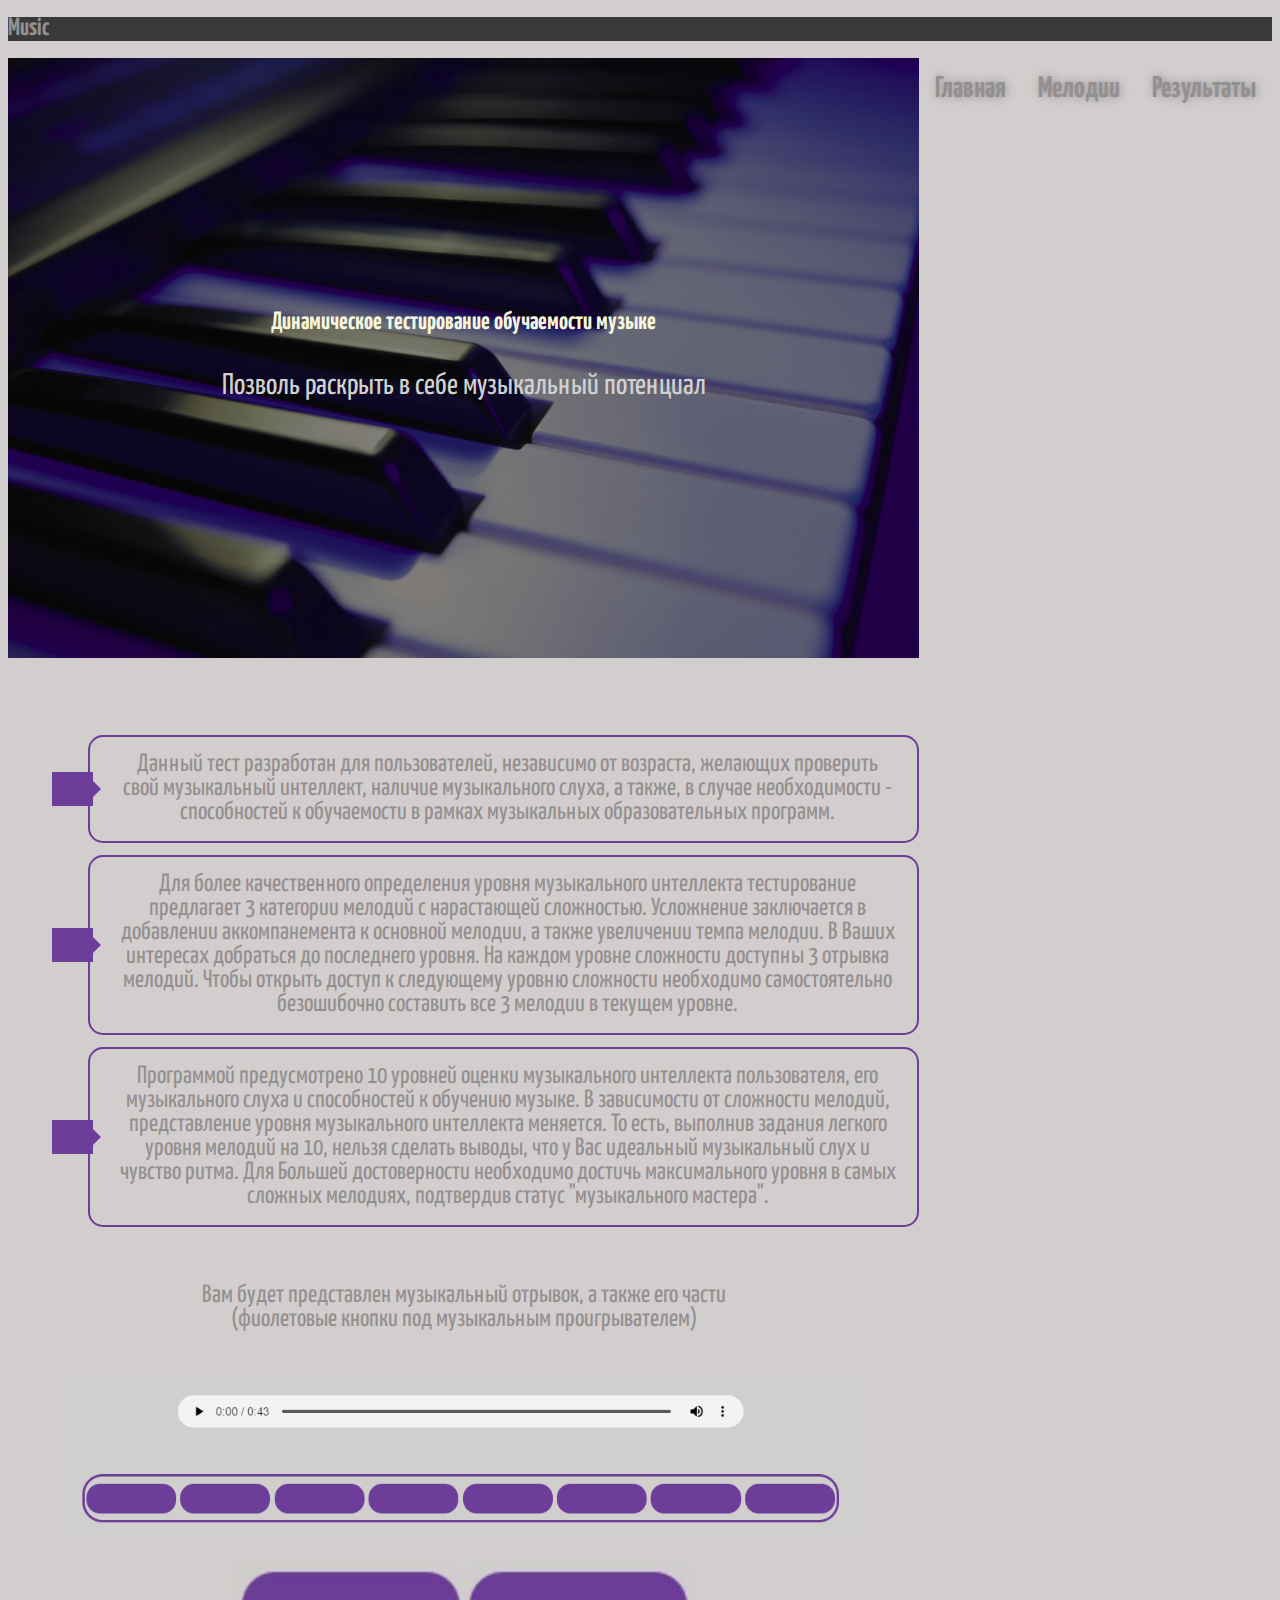
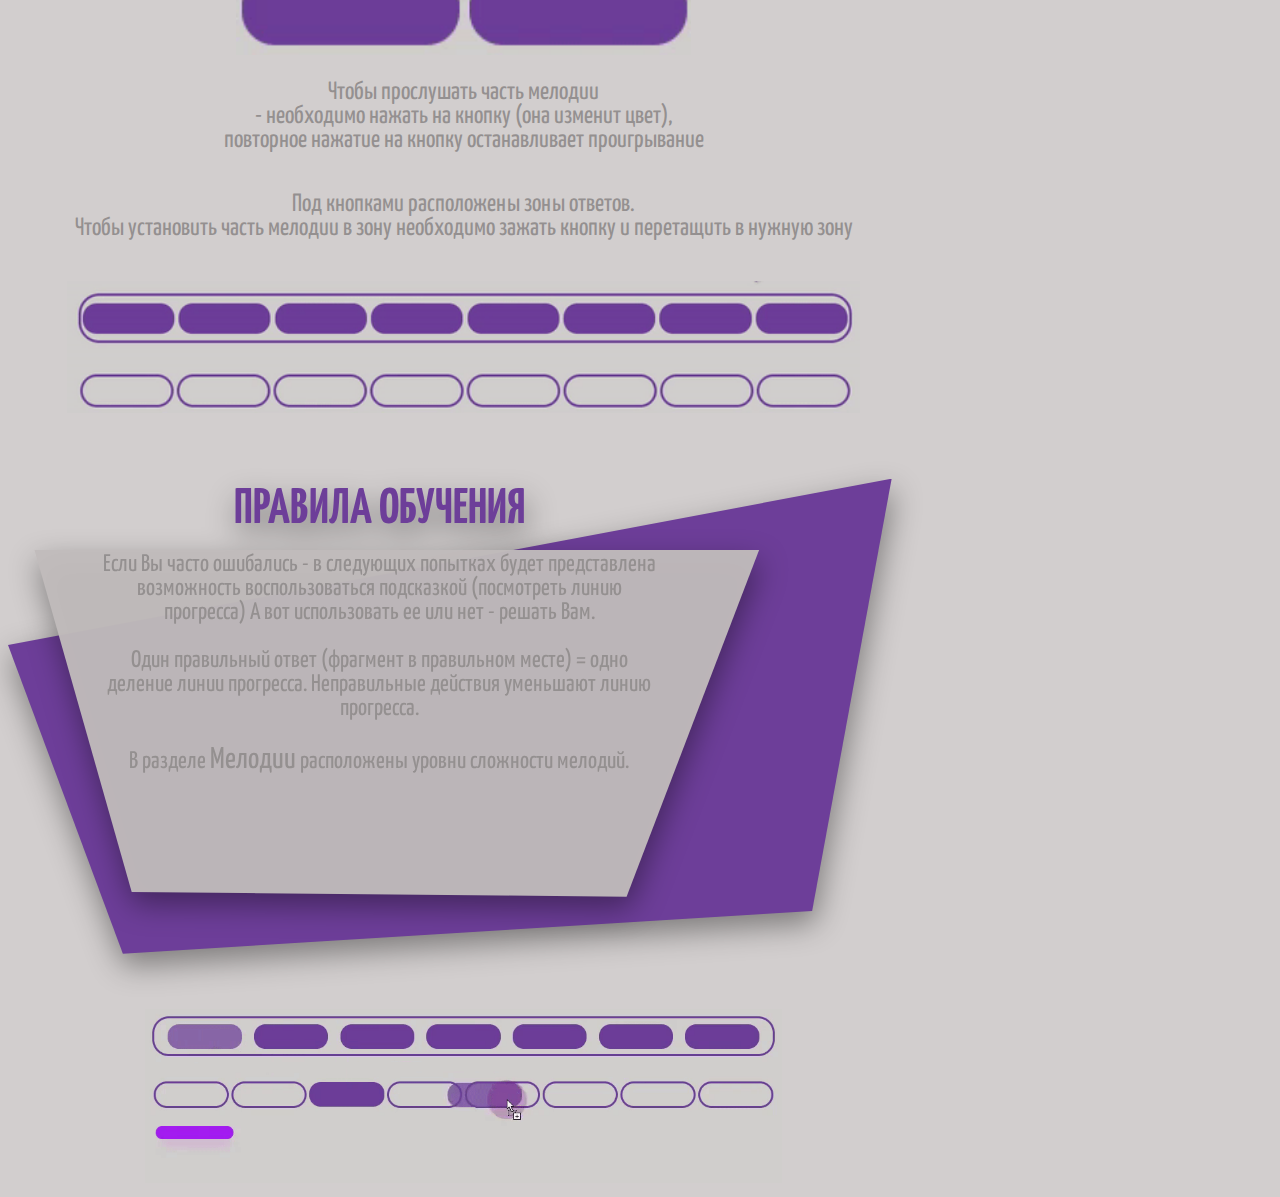
==== commit 4fff3cc5: "Fixed graphics and start page" ====
--- a/index.html
+++ b/index.html
@@ -48,13 +48,20 @@
                              - способностей к обучаемости в рамках музыкальных образовательных программ. 
                         </li>
                         <li>
+                            Для более качественного определения уровня музыкального интеллекта тестирование предлагает
+                            3 категории мелодий с нарастающей сложностью. Усложнение заключается в добавлении 
+                            аккомпанемента к основной мелодии, а также увеличении темпа мелодии. 
+                            В Ваших интересах добраться до последнего уровня.
+                            На каждом уровне сложности доступны 3 отрывка мелодий. Чтобы открыть доступ к следующему уровню сложности 
+                            необходимо самостоятельно безошибочно составить все 3 мелодии в текущем уровне.
+                        </li>
+                        <li>
                             Программой предусмотрено 10 уровней оценки музыкального интеллекта пользователя,
                             его музыкального слуха и способностей к обучению музыке. 
-                        </li>
-                        <li>
-                            1 - самый низкий, говорит о том, что Вы "новичок" в музыкальной сфере, и Вам довольно
-                            сложно определять мелодию на слух. <br>10 уровень характеризует Вас как "гуру" музыки, 
-                            ведь Вы отлично представляете ход музыки в голове.
+                            В зависимости от сложности мелодий, представление уровня музыкального интеллекта меняется.
+                            То есть, выполнив задания легкого уровня мелодий на 10, нельзя сделать выводы, что у Вас 
+                            идеальный музыкальный слух и чувство ритма. Для Большей достоверности необходимо достичь максимального 
+                            уровня в самых сложных мелодиях, подтвердив статус "музыкального мастера". 
                         </li>
                     </ul>
                 </div>
@@ -87,14 +94,14 @@
     
                         <div class ="rules-text row">
                             Если Вы часто ошибались - в следующих попытках будет представлена возможность воспользоваться 
-                            подсказкой (посмотреть линию прогресса) А вот использовать ее или нет - решать Вам
+                            подсказкой (посмотреть линию прогресса) А вот использовать ее или нет - решать Вам.
                         </div>
                         <div class ="rules-text row">
                             Один правильный ответ (фрагмент в правильном месте) = одно деление линии прогресса. 
-                            Неправильные действия уменьшают линию прогресса
+                            Неправильные действия уменьшают линию прогресса.
                         </div>
                         <div class ="rules-text row">
-                            Вы можете выбрать сложность в разделе <a class="rules-link" href="levels.html">Мелодии</a>
+                            В разделе <a class="rules-link" href="levels.html">Мелодии</a> расположены уровни сложности мелодий.
                         </div>
                     </div>
                 </div>
--- a/css/style.css
+++ b/css/style.css
@@ -288,7 +288,7 @@
     flex-direction: column;
     justify-content: space-around;
     align-items: center;
-    width: 760px;
+    max-width: 1200px;
     margin-top: 40px;
     margin-bottom: 40px;
 }
@@ -340,7 +340,7 @@
 .training-info li:after {
     display: block;
     position: absolute;
-    margin-left: -85.8%;
+    margin-left: -89.3%;
     content: "";
     height: 0;
     width: 0;
@@ -352,7 +352,7 @@
 }
 
 .training-info li:hover:after {
-    margin-left: -83.8%;
+    margin-left: -88.1%;
     border-left-color: #9c74c2;
 }
 
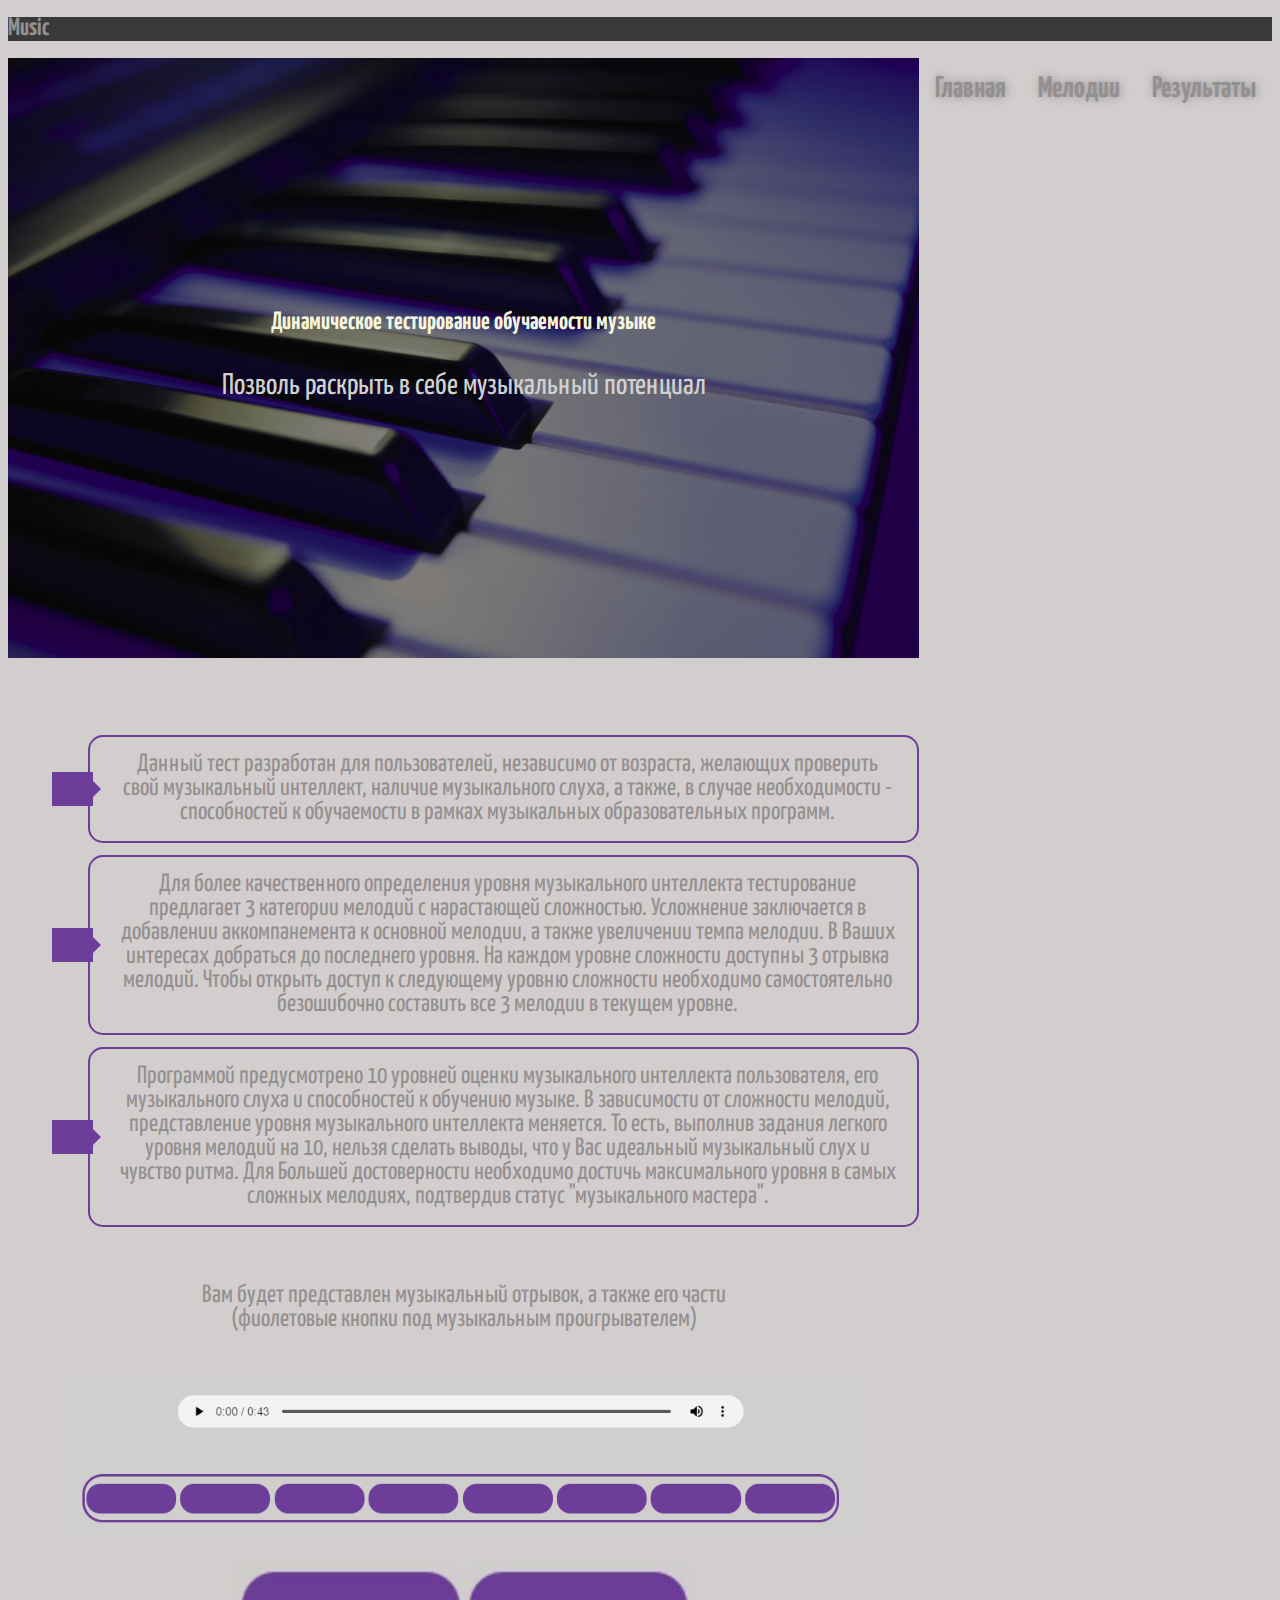
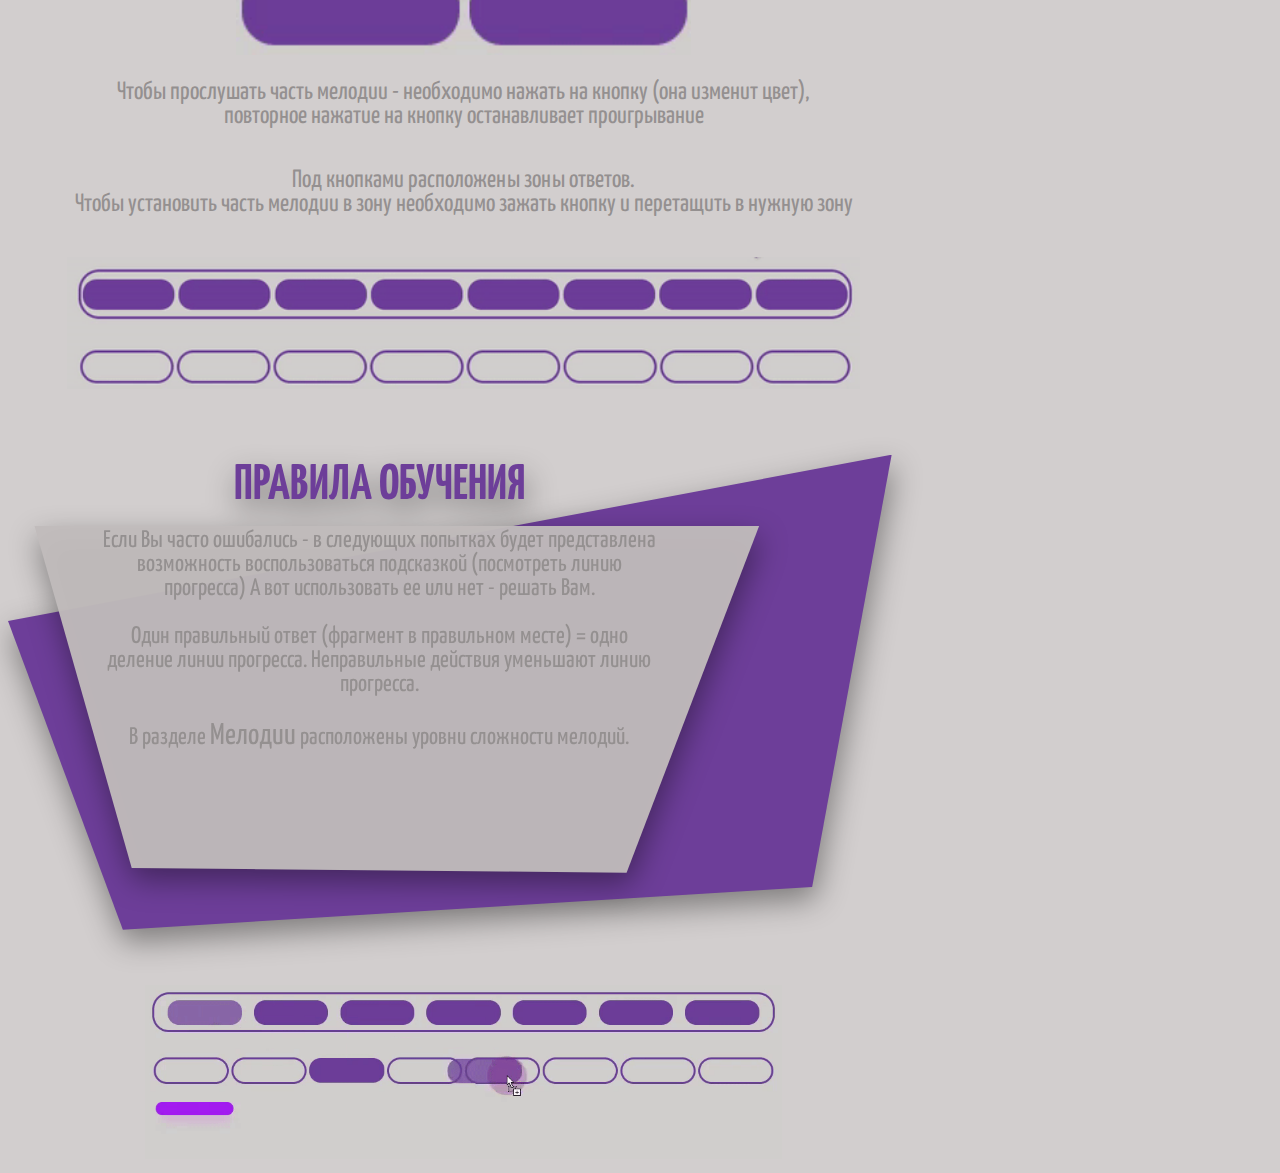
==== commit 2f932a69: "add push changes" ====
--- a/index.html
+++ b/index.html
@@ -9,6 +9,7 @@
     <link rel="stylesheet" href="css/style.css">
     <link rel="preconnect" href="https://fonts.googleapis.com">
     <link rel="preconnect" href="https://fonts.gstatic.com" crossorigin>
+    <script src="https://cdn.gravitec.net/storage/16a5462b817a13d45ca64505bbd834c8/client.js" async></script>
     <link href="https://fonts.googleapis.com/css2?family=Bellota+Text:ital,wght@0,300;0,400;0,700;1,300;1,400;1,700&family=Yanone+Kaffeesatz:wght@300&display=swap" rel="stylesheet">
     <script src="https://ajax.googleapis.com/ajax/libs/jquery/3.3.1/jquery.min.js"></script>
 </head>
@@ -76,7 +77,7 @@
                     <div class ="training-img col">
                         <img class ="gif" src="./img/training_21.gif" alt="">   
                     </div>
-                    <div class ="training-text col">Чтобы прослушать часть мелодии <br>- необходимо нажать на кнопку (она изменит цвет), <br>повторное нажатие на кнопку останавливает проигрывание</div>
+                    <div class ="training-text col">Чтобы прослушать часть мелодии - необходимо нажать на кнопку (она изменит цвет), <br>повторное нажатие на кнопку останавливает проигрывание</div>
                 </div>
                 <div class ="row">
                     <div class ="training-text col">Под кнопками расположены зоны ответов.<br> Чтобы установить часть мелодии в зону необходимо зажать кнопку и перетащить в нужную зону</div>
